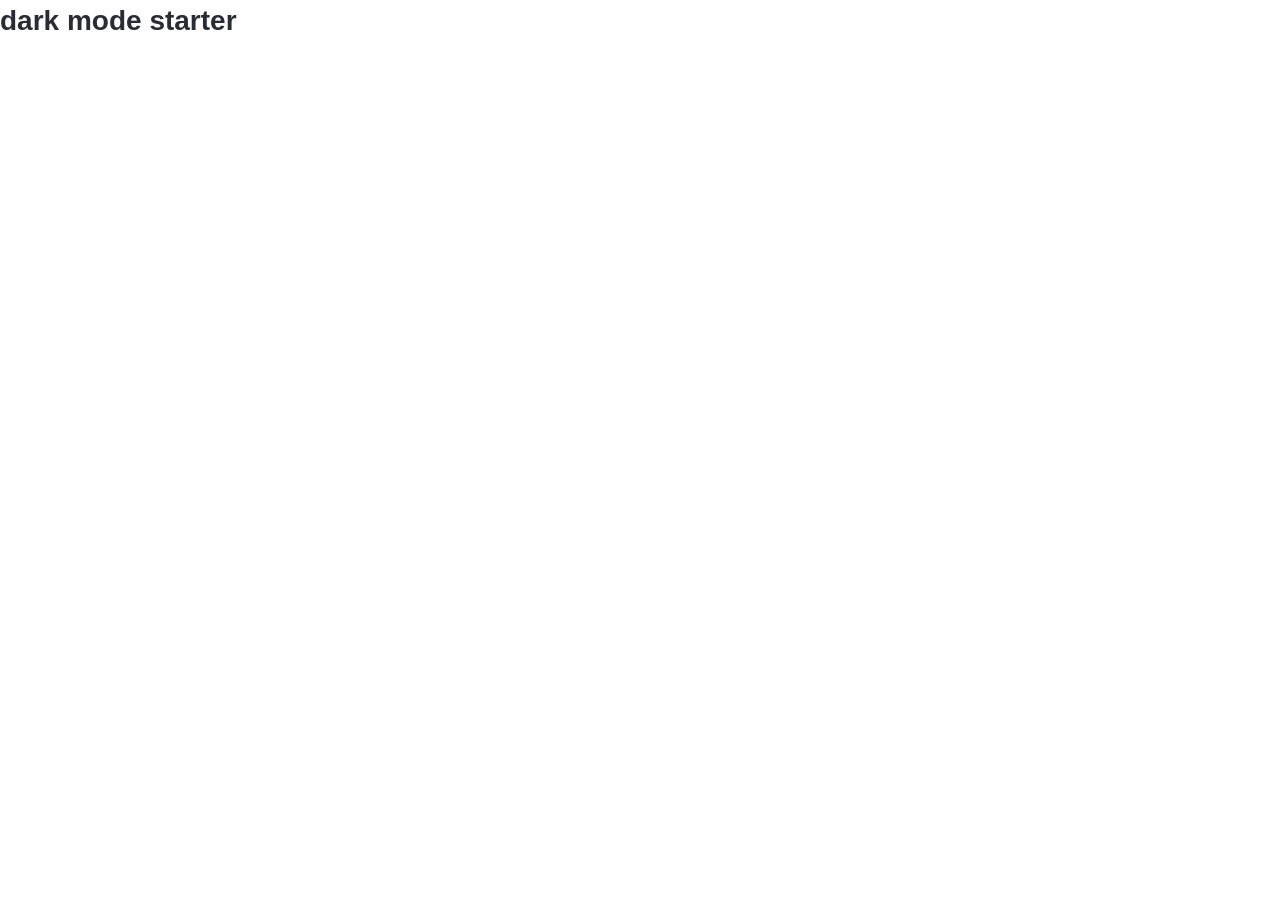
==== Dark-mode/index.html @ b1ab6edf "new projects" ====
<!DOCTYPE html>
<html lang="en">
  <head>
    <meta charset="UTF-8" />
    <meta http-equiv="X-UA-Compatible" content="IE=edge" />
    <meta name="viewport" content="width=device-width, initial-scale=1.0" />
    <title>Dark Mode</title>
    <link rel="stylesheet" href="./styles.css" />
  </head>
  <body>
    <h1>dark mode starter</h1>
    <script src="./app.js"></script>
  </body>
</html>
---- Dark-mode/styles.css ----
/*
=============== 
Global Styles
===============
*/

:root {
  --clr-bcg: #fff;
  --clr-font: #282c35;
  --clr-primary: #d23669;
  --clr-grey: #64748b;
}

*,
::after,
::before {
  margin: 0;
  padding: 0;
  box-sizing: border-box;
}
body {
  font-family: -apple-system, BlinkMacSystemFont, 'Segoe UI', Roboto, Oxygen,
    Ubuntu, Cantarell, 'Open Sans', 'Helvetica Neue', sans-serif;
  background: var(--clr-bcg);
  color: var(--clr-font);
  line-height: 1.5;
  font-size: 0.875rem;
  transition: all 0.3s linear;
}

/*
=============== 
Navbar
===============
*/
.nav-center {
  width: 90vw;
  max-width: 600px;
  margin: 0 auto;
  display: flex;
  justify-content: space-between;
  align-items: center;
  padding: 2rem 0;
}
.nav-center span {
  font-size: 2.5rem;
  text-transform: capitalize;
  letter-spacing: 2px;
}
.btn {
  background: var(--clr-primary);
  color: var(--clr-bcg);
  padding: 0.25rem 0.5rem;
  border-radius: 5px;
  border-color: transparent;
  text-transform: capitalize;
  transition: all 0.3s linear;
  font-weight: bold;
  letter-spacing: 2px;
  cursor: pointer;
}

.articles {
  padding: 5rem 0;
  width: 90vw;
  max-width: 600px;
  margin: 0 auto;
}
.post {
  margin-bottom: 3rem;
}

.post h2 {
  color: var(--clr-primary);
  text-transform: capitalize;
  letter-spacing: 2px;
  font-size: 1.75rem;
}
.post-info {
  margin-bottom: 0.75rem;
  font-style: italic;
  color: var(--clr-grey);
}
.post-info span {
  margin-right: 0.5rem;
}
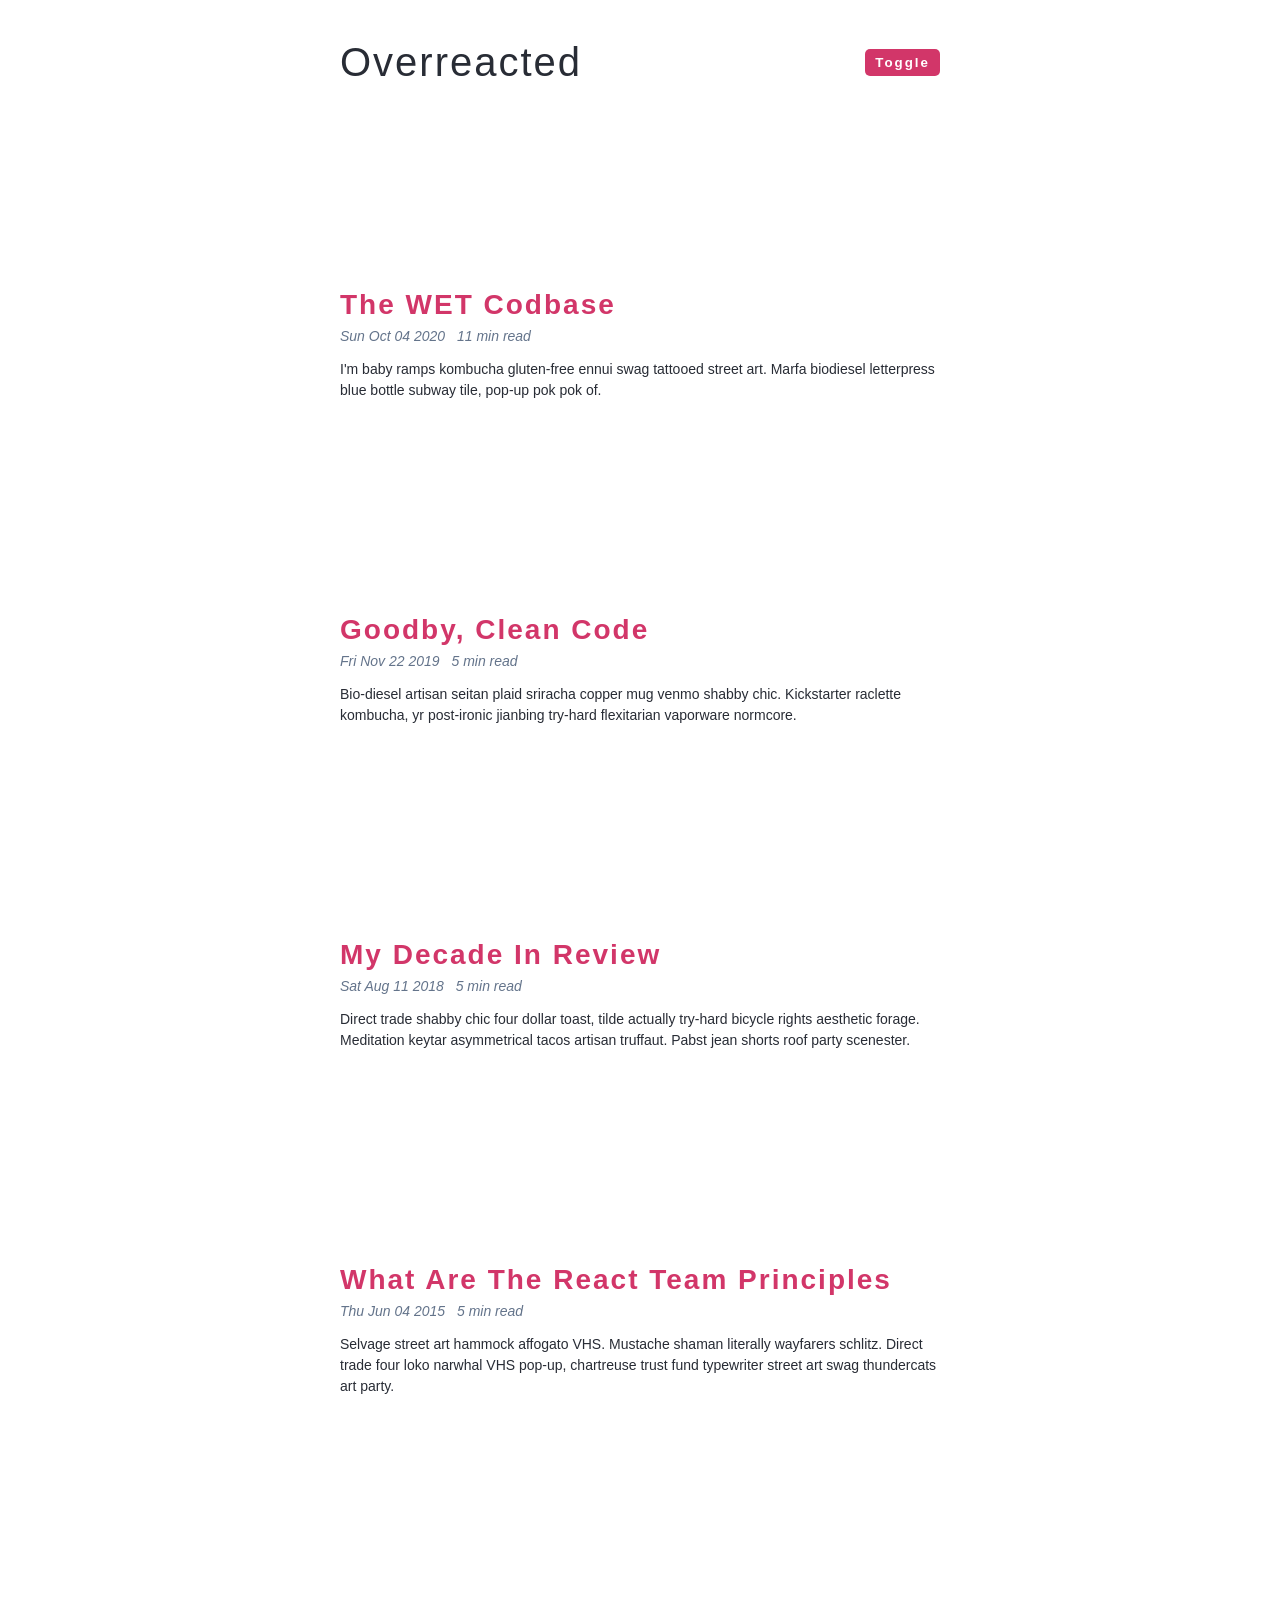
==== commit 7451baa1: "update" ====
--- a/Dark-mode/index.html
+++ b/Dark-mode/index.html
@@ -8,7 +8,23 @@
     <link rel="stylesheet" href="./styles.css" />
   </head>
   <body>
-    <h1>dark mode starter</h1>
+    <nav>
+      <div class="nav-center">
+        <span>Overreacted</span>
+        <button class="btn">Toggle</button>
+
+      </div>
+    </nav>
+    <section class="articles">
+      <article class="post">
+        <h2>Post Title</h2>
+        <div class="post-info">
+          <span>Date</span> <span>5 min read</span>
+        </div>
+        <p>Lorem ipsum dolor sit amet consectetur adipisicing elit. Distinctio autem, dicta eius fugit dignissimos voluptatem pariatur? Animi rerum voluptas rem nam! Esse, accusantium?</p>
+      </article>
+    </section>   
+    <script src="./data.js"></script>
     <script src="./app.js"></script>
   </body>
 </html>
--- a/Dark-mode/styles.css
+++ b/Dark-mode/styles.css
@@ -11,6 +11,12 @@
   --clr-grey: #64748b;
 }
 
+.dark-theme{
+  --clr-bcg: #282c35;
+  --clr-font: #fff;
+  --clr-primary: #ffa7c4;
+  --clr-grey: #cbd5e1;
+}
 *,
 ::after,
 ::before {
